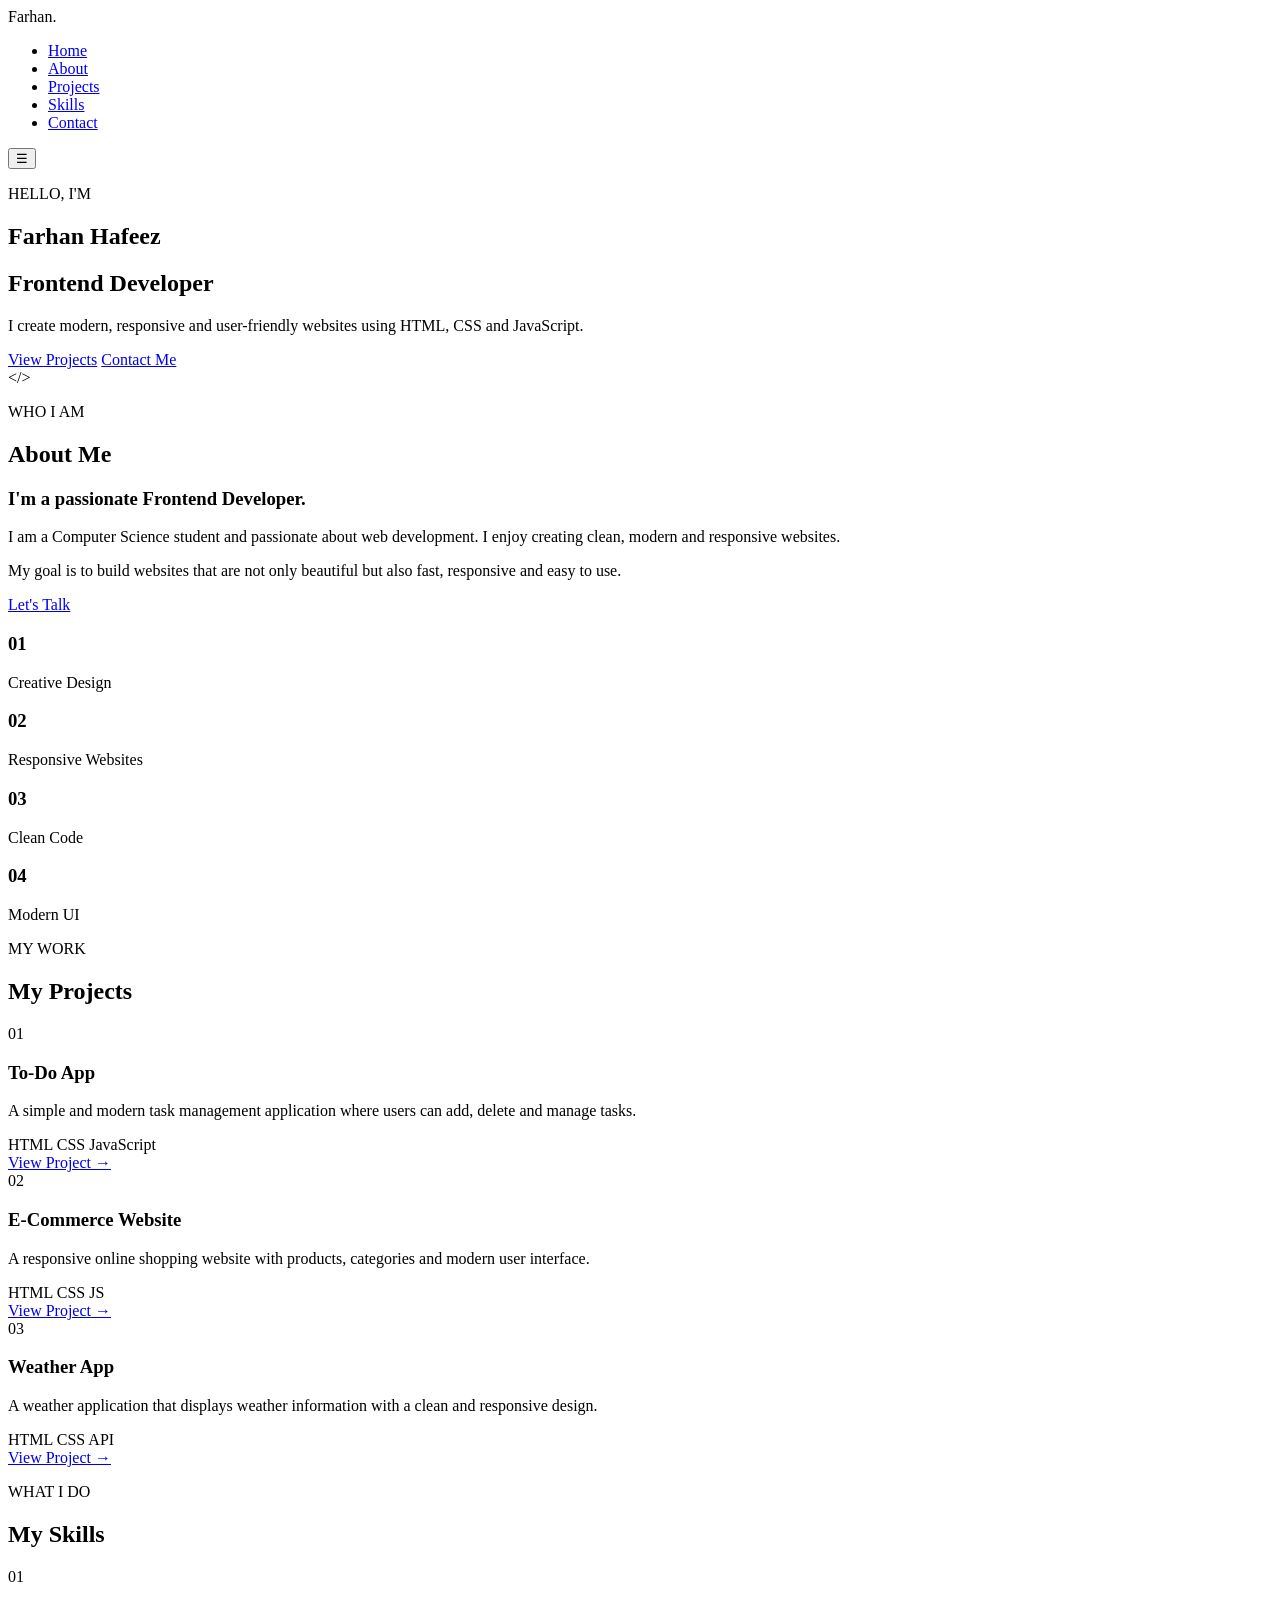
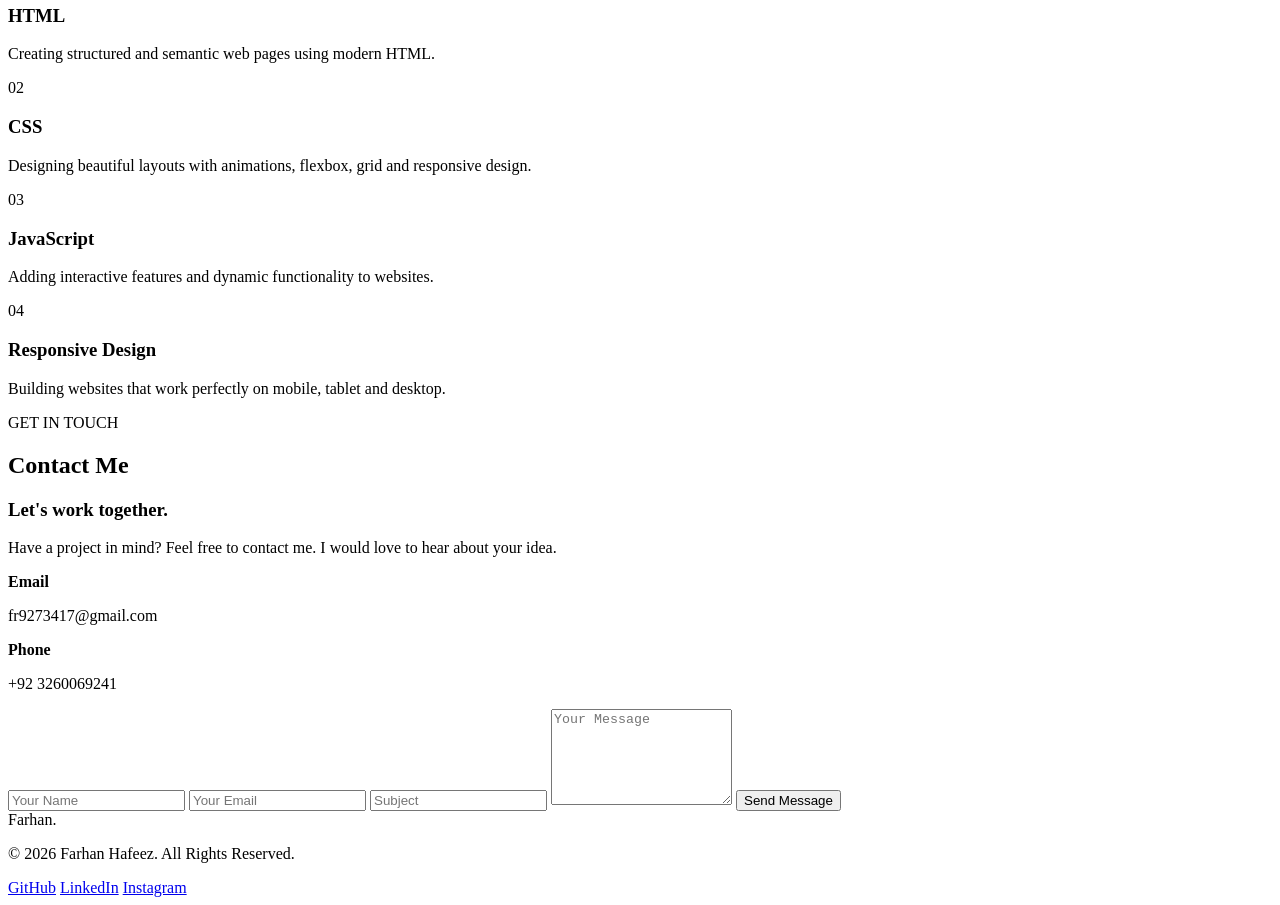
==== index.html @ 0bc4f18b "Rename portfolio.html to index.html" ====
<!DOCTYPE html>
<html lang="en">
<head>
    <meta charset="UTF-8">
    <meta name="viewport" content="width=device-width, initial-scale=1.0">

    <title>Farhan | Portfolio</title>

    <link rel="stylesheet" href="./presentation.css">
</head>

<body>

    <!-- ================= NAVBAR ================= -->
    <header>
        <nav class="navbar">

            <div class="logo">Farhan<span>.</span></div>

            <ul class="nav-links">
                <li><a href="#home">Home</a></li>
                <li><a href="#about">About</a></li>
                <li><a href="#projects">Projects</a></li>
                <li><a href="#features">Skills</a></li>
                <li><a href="#contact">Contact</a></li>
            </ul>

            <button class="menu-btn" id="menuBtn">☰</button>

        </nav>
    </header>


    <!-- ================= HERO / INTRO ================= -->
    <section class="hero" id="home">

        <div class="hero-content">

            <p class="small-text">HELLO, I'M</p>

            <h1>Farhan Hafeez</h1>

            <h2>Frontend <span>Developer</span></h2>

            <p>
                I create modern, responsive and user-friendly websites
                using HTML, CSS and JavaScript.
            </p>

            <div class="hero-buttons">
                <a href="#projects" class="btn">View Projects</a>
                <a href="#contact" class="btn btn-outline">Contact Me</a>
            </div>

        </div>

        <div class="hero-image">
            <div class="profile-circle">
                <span>&lt;/&gt;</span>
            </div>
        </div>

    </section>


    <!-- ================= ABOUT ================= -->
    <section class="about section" id="about">

        <div class="section-title">
            <p>WHO I AM</p>
            <h2>About Me</h2>
        </div>

        <div class="about-content">

            <div class="about-text">

                <h3>I'm a passionate Frontend Developer.</h3>

                <p>
                    I am a Computer Science student and passionate about
                    web development. I enjoy creating clean, modern and
                    responsive websites.
                </p>

                <p>
                    My goal is to build websites that are not only
                    beautiful but also fast, responsive and easy to use.
                </p>

                <a href="#contact" class="btn">Let's Talk</a>

            </div>

            <div class="about-info">

                <div class="info-box">
                    <h3>01</h3>
                    <p>Creative Design</p>
                </div>

                <div class="info-box">
                    <h3>02</h3>
                    <p>Responsive Websites</p>
                </div>

                <div class="info-box">
                    <h3>03</h3>
                    <p>Clean Code</p>
                </div>

                <div class="info-box">
                    <h3>04</h3>
                    <p>Modern UI</p>
                </div>

            </div>

        </div>

    </section>


    <!-- ================= PROJECTS ================= -->
    <section class="projects section" id="projects">

        <div class="section-title">
            <p>MY WORK</p>
            <h2>My Projects</h2>
        </div>

        <div class="project-container">

            <!-- Project 1 -->
            <div class="project-card">

                <div class="project-image">
                    <span>01</span>
                </div>

                <div class="project-content">

                    <h3>To-Do App</h3>

                    <p>
                        A simple and modern task management application
                        where users can add, delete and manage tasks.
                    </p>

                    <div class="tags">
                        <span>HTML</span>
                        <span>CSS</span>
                        <span>JavaScript</span>
                    </div>

                    <a href="#" class="project-btn">View Project →</a>

                </div>

            </div>


            <!-- Project 2 -->
            <div class="project-card">

                <div class="project-image">
                    <span>02</span>
                </div>

                <div class="project-content">

                    <h3>E-Commerce Website</h3>

                    <p>
                        A responsive online shopping website with
                        products, categories and modern user interface.
                    </p>

                    <div class="tags">
                        <span>HTML</span>
                        <span>CSS</span>
                        <span>JS</span>
                    </div>

                    <a href="#" class="project-btn">View Project →</a>

                </div>

            </div>


            <!-- Project 3 -->
            <div class="project-card">

                <div class="project-image">
                    <span>03</span>
                </div>

                <div class="project-content">

                    <h3>Weather App</h3>

                    <p>
                        A weather application that displays weather
                        information with a clean and responsive design.
                    </p>

                    <div class="tags">
                        <span>HTML</span>
                        <span>CSS</span>
                        <span>API</span>
                    </div>

                    <a href="#" class="project-btn">View Project →</a>

                </div>

            </div>

        </div>

    </section>


    <!-- ================= FEATURES / SKILLS ================= -->
    <section class="features section" id="features">

        <div class="section-title">
            <p>WHAT I DO</p>
            <h2>My Skills</h2>
        </div>

        <div class="feature-container">

            <div class="feature-card">
                <div class="icon">01</div>
                <h3>HTML</h3>
                <p>
                    Creating structured and semantic web pages
                    using modern HTML.
                </p>
            </div>

            <div class="feature-card">
                <div class="icon">02</div>
                <h3>CSS</h3>
                <p>
                    Designing beautiful layouts with animations,
                    flexbox, grid and responsive design.
                </p>
            </div>

            <div class="feature-card">
                <div class="icon">03</div>
                <h3>JavaScript</h3>
                <p>
                    Adding interactive features and dynamic
                    functionality to websites.
                </p>
            </div>

            <div class="feature-card">
                <div class="icon">04</div>
                <h3>Responsive Design</h3>
                <p>
                    Building websites that work perfectly on
                    mobile, tablet and desktop.
                </p>
            </div>

        </div>

    </section>


    <!-- ================= CONTACT ================= -->
    <section class="contact section" id="contact">

        <div class="section-title">
            <p>GET IN TOUCH</p>
            <h2>Contact Me</h2>
        </div>

        <div class="contact-container">

            <div class="contact-info">

                <h3>Let's work together.</h3>

                <p>
                    Have a project in mind? Feel free to contact me.
                    I would love to hear about your idea.
                </p>

                <div class="contact-item">
                    <strong>Email</strong>
                    <p>fr9273417@gmail.com</p>
                </div>

                <div class="contact-item">
                    <strong>Phone</strong>
                    <p>+92 3260069241</p>
                </div>

            </div>


            <form id="contactForm">

                <input type="text" id="name" placeholder="Your Name">

                <input type="email" id="email" placeholder="Your Email">

                <input type="text" id="subject" placeholder="Subject">

                <textarea id="message" rows="6"
                    placeholder="Your Message"></textarea>

                <button type="submit" class="btn">
                    Send Message
                </button>

            </form>

        </div>

    </section>


    <!-- ================= FOOTER ================= -->
    <footer>

        <div class="logo">Farhan<span>.</span></div>

        <p>
            © 2026 Farhan Hafeez. All Rights Reserved.
        </p>

        <div class="socials">
            <a href="#">GitHub</a>
            <a href="#">LinkedIn</a>
            <a href="#">Instagram</a>
        </div>

    </footer>


    <script src="script.js"></script>

</body>
</html>
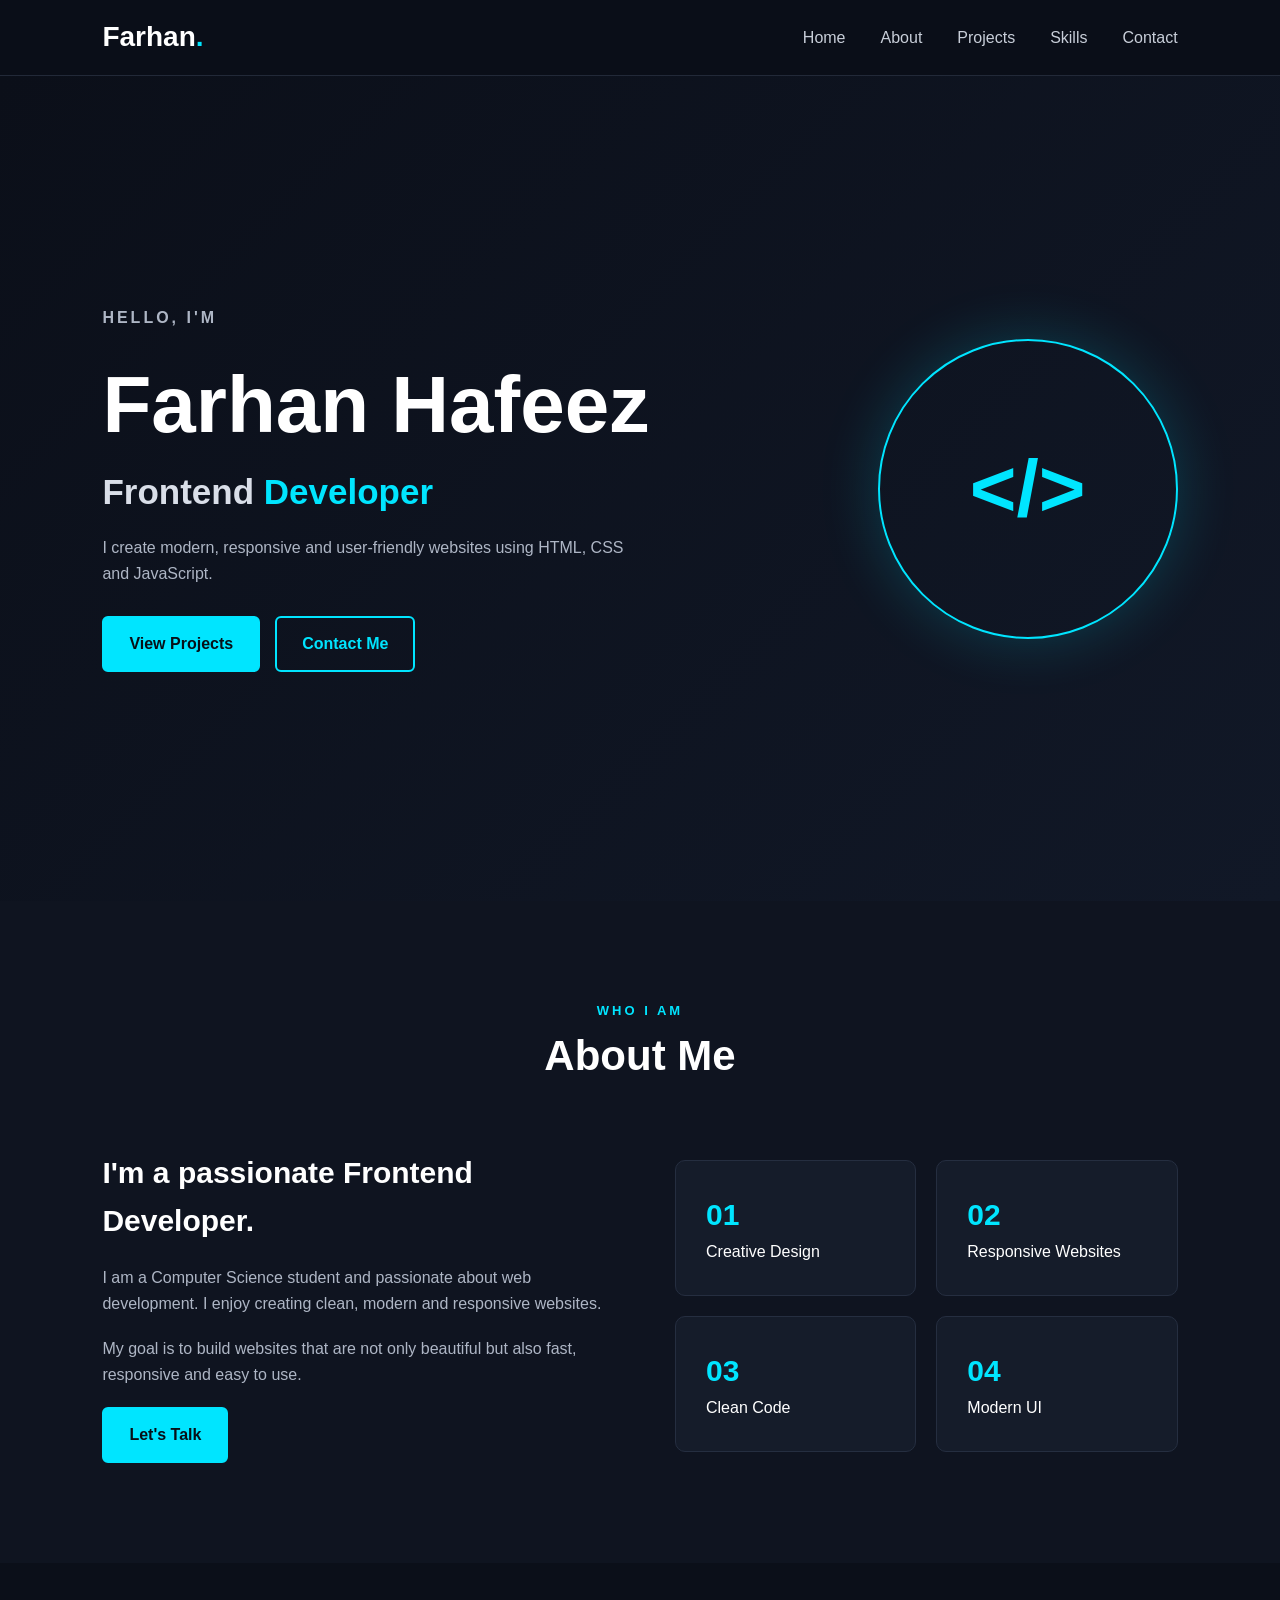
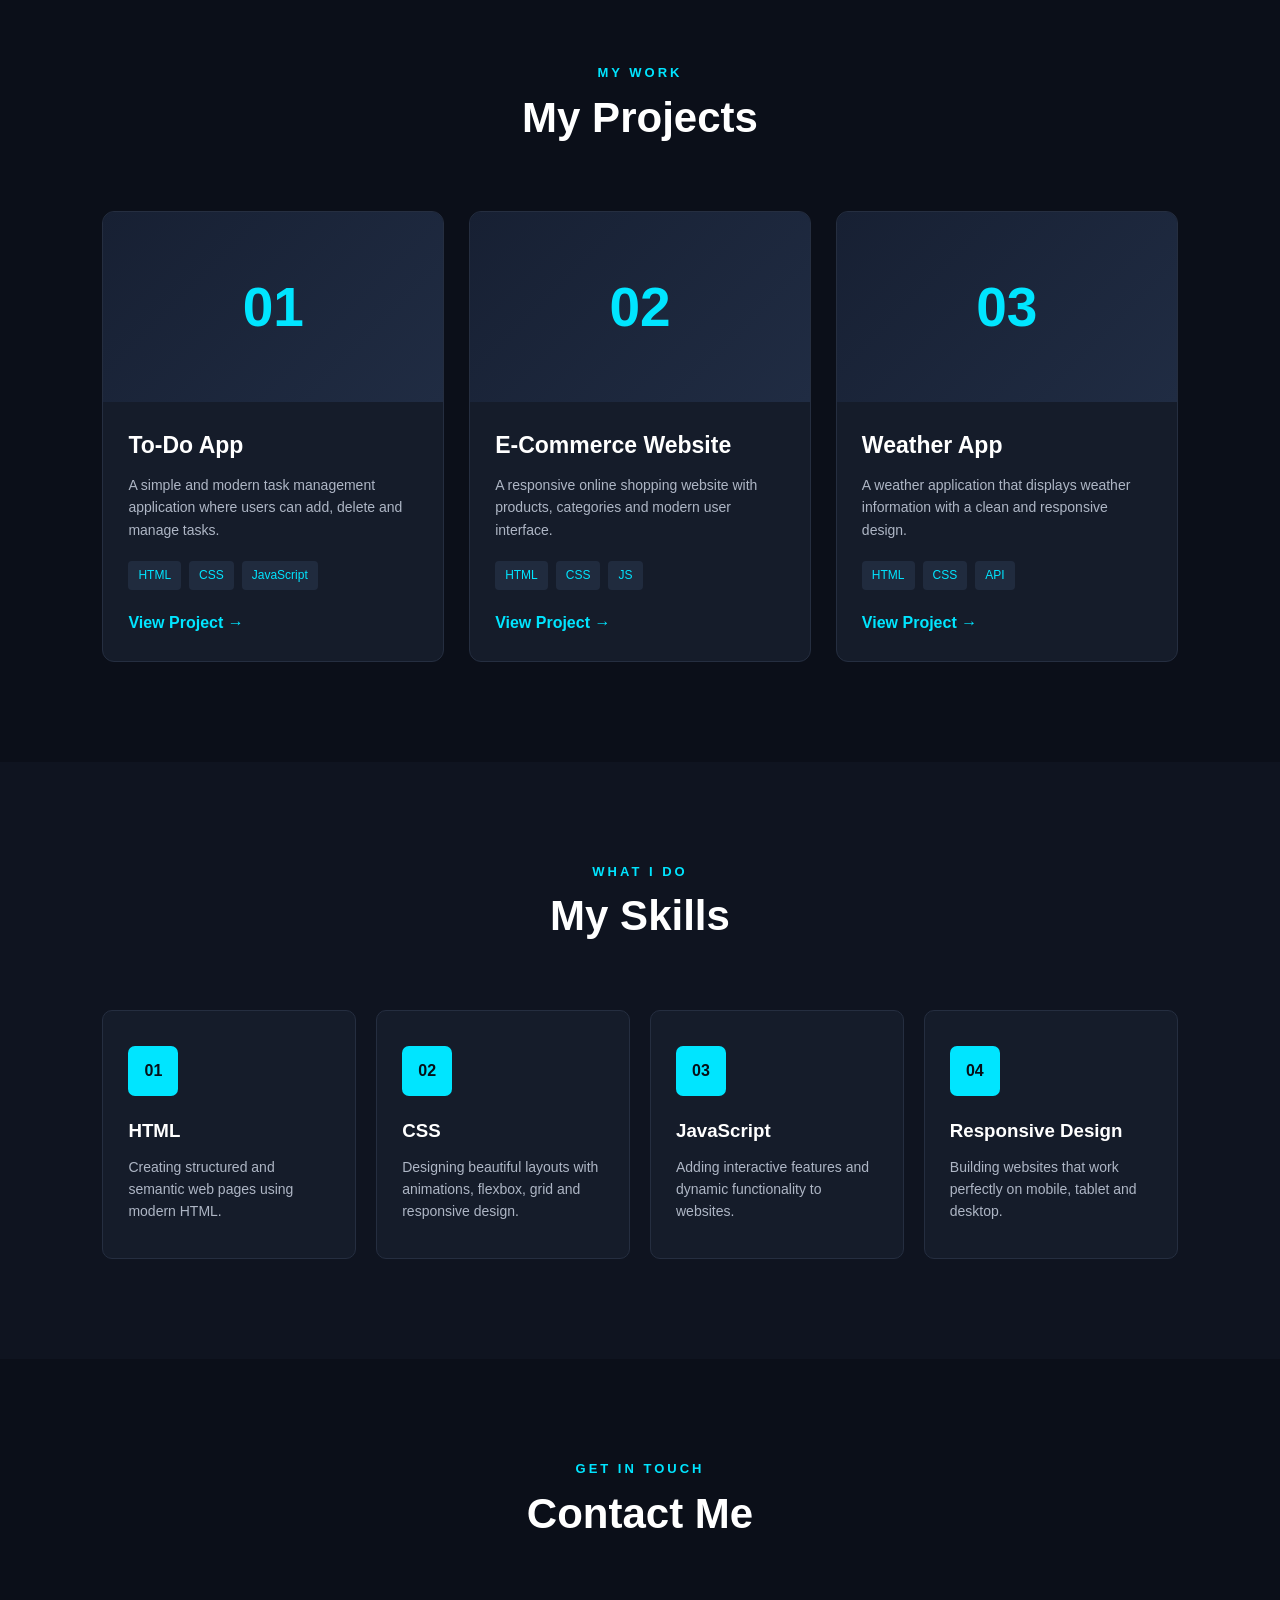
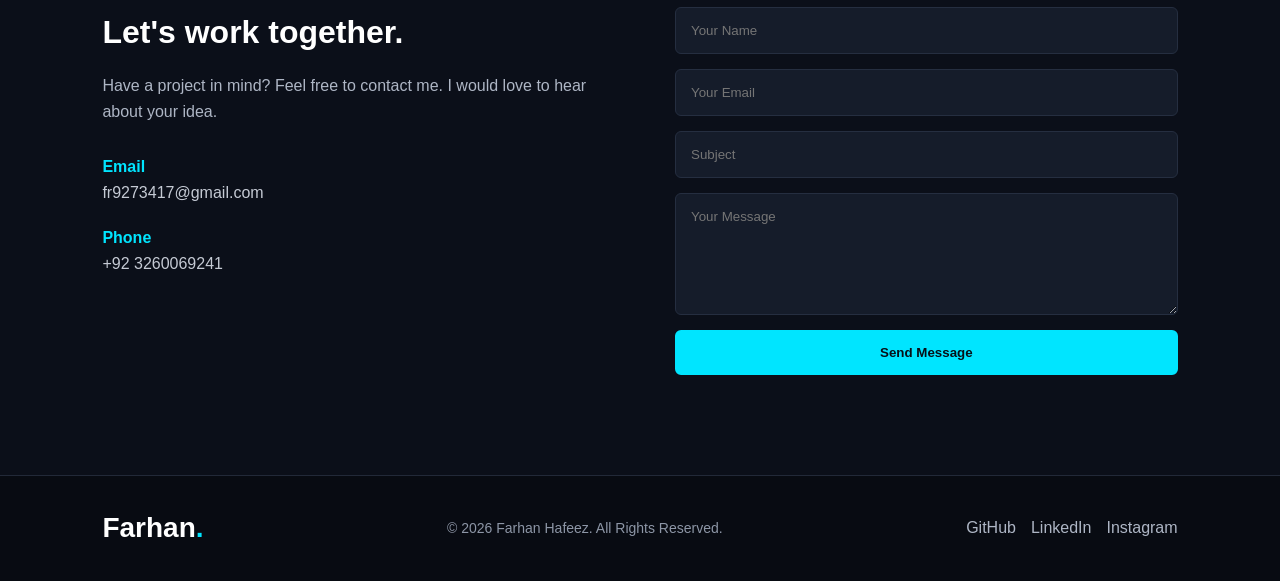
==== commit 5d54ae95: "Update index.html" ====
--- a/index.html
+++ b/index.html
@@ -6,7 +6,7 @@
 
     <title>Farhan | Portfolio</title>
 
-    <link rel="stylesheet" href="./presentation.css">
+   <link rel="stylesheet" href="portfolio.css">
 </head>
 
 <body>
--- a/portfolio.css
+++ b/portfolio.css
@@ -0,0 +1,571 @@
+/* ================= GENERAL ================= */
+
+* {
+    margin: 0;
+    padding: 0;
+    box-sizing: border-box;
+    scroll-behavior: smooth;
+}
+
+body {
+    font-family: Arial, sans-serif;
+    background: #0b0f19;
+    color: #ffffff;
+    line-height: 1.6;
+}
+
+a {
+    text-decoration: none;
+    color: inherit;
+}
+
+section {
+    padding: 100px 8%;
+}
+
+
+/* ================= NAVBAR ================= */
+
+header {
+    position: sticky;
+    top: 0;
+    z-index: 1000;
+    background: rgba(11, 15, 25, 0.95);
+    border-bottom: 1px solid #222938;
+}
+
+.navbar {
+    height: 75px;
+    padding: 0 8%;
+
+    display: flex;
+    justify-content: space-between;
+    align-items: center;
+}
+
+.logo {
+    font-size: 28px;
+    font-weight: bold;
+}
+
+.logo span {
+    color: #00e5ff;
+}
+
+.nav-links {
+    display: flex;
+    gap: 35px;
+    list-style: none;
+}
+
+.nav-links a {
+    color: #c8ced9;
+    transition: 0.3s;
+}
+
+.nav-links a:hover {
+    color: #00e5ff;
+}
+
+.menu-btn {
+    display: none;
+    background: none;
+    border: none;
+    color: white;
+    font-size: 28px;
+    cursor: pointer;
+}
+
+
+/* ================= HERO ================= */
+
+.hero {
+    min-height: calc(100vh - 75px);
+
+    display: flex;
+    justify-content: space-between;
+    align-items: center;
+
+    background: linear-gradient(
+        135deg,
+        #0b0f19,
+        #111827
+    );
+}
+
+.hero-content {
+    max-width: 650px;
+}
+
+.small-text {
+    color: #00e5ff;
+    font-weight: bold;
+    letter-spacing: 3px;
+    margin-bottom: 10px;
+}
+
+.hero h1 {
+    font-size: clamp(45px, 7vw, 80px);
+    line-height: 1.1;
+}
+
+.hero h2 {
+    font-size: 35px;
+    margin: 15px 0;
+    color: #d9dee8;
+}
+
+.hero h2 span {
+    color: #00e5ff;
+}
+
+.hero p {
+    color: #aeb6c5;
+    max-width: 550px;
+    margin-bottom: 30px;
+}
+
+.hero-buttons {
+    display: flex;
+    gap: 15px;
+}
+
+.btn {
+    display: inline-block;
+    padding: 13px 25px;
+
+    background: #00e5ff;
+    color: #071018;
+
+    border: 2px solid #00e5ff;
+    border-radius: 6px;
+
+    font-weight: bold;
+
+    transition: 0.3s;
+}
+
+.btn:hover {
+    background: transparent;
+    color: #00e5ff;
+}
+
+.btn-outline {
+    background: transparent;
+    color: #00e5ff;
+}
+
+.btn-outline:hover {
+    background: #00e5ff;
+    color: #071018;
+}
+
+
+/* ================= HERO IMAGE ================= */
+
+.hero-image {
+    display: flex;
+    justify-content: center;
+    align-items: center;
+}
+
+.profile-circle {
+    width: 300px;
+    height: 300px;
+
+    border: 2px solid #00e5ff;
+    border-radius: 50%;
+
+    display: flex;
+    justify-content: center;
+    align-items: center;
+
+    box-shadow: 0 0 60px rgba(0, 229, 255, 0.2);
+}
+
+.profile-circle span {
+    font-size: 80px;
+    color: #00e5ff;
+    font-weight: bold;
+}
+
+
+/* ================= SECTION TITLE ================= */
+
+.section-title {
+    text-align: center;
+    margin-bottom: 60px;
+}
+
+.section-title p {
+    color: #00e5ff;
+    letter-spacing: 3px;
+    font-size: 13px;
+    font-weight: bold;
+}
+
+.section-title h2 {
+    font-size: 42px;
+}
+
+
+/* ================= ABOUT ================= */
+
+.about {
+    background: #0f1420;
+}
+
+.about-content {
+    display: grid;
+    grid-template-columns: 1fr 1fr;
+    gap: 70px;
+    align-items: center;
+}
+
+.about-text h3 {
+    font-size: 30px;
+    margin-bottom: 20px;
+}
+
+.about-text p {
+    color: #aeb6c5;
+    margin-bottom: 20px;
+}
+
+.about-info {
+    display: grid;
+    grid-template-columns: 1fr 1fr;
+    gap: 20px;
+}
+
+.info-box {
+    padding: 30px;
+    background: #151c2a;
+    border: 1px solid #252e40;
+    border-radius: 10px;
+}
+
+.info-box h3 {
+    color: #00e5ff;
+    font-size: 30px;
+}
+
+
+/* ================= PROJECTS ================= */
+
+.project-container {
+    display: grid;
+    grid-template-columns: repeat(3, 1fr);
+    gap: 25px;
+}
+
+.project-card {
+    background: #151c2a;
+    border: 1px solid #252e40;
+    border-radius: 12px;
+    overflow: hidden;
+
+    transition: 0.3s;
+}
+
+.project-card:hover {
+    transform: translateY(-8px);
+    border-color: #00e5ff;
+}
+
+.project-image {
+    height: 190px;
+
+    display: flex;
+    justify-content: center;
+    align-items: center;
+
+    background: linear-gradient(
+        135deg,
+        #172033,
+        #202c43
+    );
+}
+
+.project-image span {
+    font-size: 55px;
+    font-weight: bold;
+    color: #00e5ff;
+}
+
+.project-content {
+    padding: 25px;
+}
+
+.project-content h3 {
+    font-size: 23px;
+    margin-bottom: 10px;
+}
+
+.project-content p {
+    color: #aeb6c5;
+    font-size: 14px;
+    margin-bottom: 20px;
+}
+
+.tags {
+    display: flex;
+    gap: 8px;
+    flex-wrap: wrap;
+    margin-bottom: 20px;
+}
+
+.tags span {
+    padding: 5px 10px;
+    border-radius: 4px;
+    background: #202b3e;
+    color: #00e5ff;
+    font-size: 12px;
+}
+
+.project-btn {
+    color: #00e5ff;
+    font-weight: bold;
+}
+
+
+/* ================= FEATURES ================= */
+
+.features {
+    background: #0f1420;
+}
+
+.feature-container {
+    display: grid;
+    grid-template-columns: repeat(4, 1fr);
+    gap: 20px;
+}
+
+.feature-card {
+    padding: 35px 25px;
+
+    background: #151c2a;
+    border: 1px solid #252e40;
+    border-radius: 10px;
+
+    transition: 0.3s;
+}
+
+.feature-card:hover {
+    transform: translateY(-7px);
+    border-color: #00e5ff;
+}
+
+.icon {
+    width: 50px;
+    height: 50px;
+
+    display: flex;
+    justify-content: center;
+    align-items: center;
+
+    background: #00e5ff;
+    color: #071018;
+
+    border-radius: 7px;
+    font-weight: bold;
+
+    margin-bottom: 20px;
+}
+
+.feature-card h3 {
+    margin-bottom: 10px;
+}
+
+.feature-card p {
+    color: #aeb6c5;
+    font-size: 14px;
+}
+
+
+/* ================= CONTACT ================= */
+
+.contact-container {
+    display: grid;
+    grid-template-columns: 1fr 1fr;
+    gap: 70px;
+}
+
+.contact-info h3 {
+    font-size: 32px;
+    margin-bottom: 15px;
+}
+
+.contact-info > p {
+    color: #aeb6c5;
+    margin-bottom: 30px;
+}
+
+.contact-item {
+    margin-bottom: 20px;
+}
+
+.contact-item strong {
+    color: #00e5ff;
+}
+
+.contact-item p {
+    color: #c5cad4;
+}
+
+form {
+    display: flex;
+    flex-direction: column;
+    gap: 15px;
+}
+
+input,
+textarea {
+    width: 100%;
+    padding: 15px;
+
+    background: #151c2a;
+    border: 1px solid #252e40;
+    border-radius: 6px;
+
+    color: white;
+    outline: none;
+
+    font-family: inherit;
+}
+
+input:focus,
+textarea:focus {
+    border-color: #00e5ff;
+}
+
+textarea {
+    resize: vertical;
+}
+
+
+/* ================= FOOTER ================= */
+
+footer {
+    padding: 30px 8%;
+
+    background: #080b12;
+    border-top: 1px solid #222938;
+
+    display: flex;
+    justify-content: space-between;
+    align-items: center;
+    gap: 20px;
+}
+
+footer p {
+    color: #8d96a6;
+    font-size: 14px;
+}
+
+.socials {
+    display: flex;
+    gap: 15px;
+}
+
+.socials a {
+    color: #aeb6c5;
+}
+
+.socials a:hover {
+    color: #00e5ff;
+}
+
+
+/* ================= RESPONSIVE ================= */
+
+@media (max-width: 900px) {
+
+    .nav-links {
+        position: absolute;
+        top: 75px;
+        left: 0;
+
+        width: 100%;
+
+        background: #0b0f19;
+
+        display: none;
+        flex-direction: column;
+
+        padding: 25px 8%;
+    }
+
+    .nav-links.active {
+        display: flex;
+    }
+
+    .menu-btn {
+        display: block;
+    }
+
+    .hero {
+        flex-direction: column;
+        text-align: center;
+        gap: 60px;
+    }
+
+    .hero-buttons {
+        justify-content: center;
+    }
+
+    .profile-circle {
+        width: 230px;
+        height: 230px;
+    }
+
+    .about-content,
+    .contact-container {
+        grid-template-columns: 1fr;
+    }
+
+    .project-container {
+        grid-template-columns: 1fr 1fr;
+    }
+
+    .feature-container {
+        grid-template-columns: 1fr 1fr;
+    }
+
+}
+
+
+@media (max-width: 600px) {
+
+    section {
+        padding: 70px 5%;
+    }
+
+    .navbar {
+        padding: 0 5%;
+    }
+
+    .hero h1 {
+        font-size: 45px;
+    }
+
+    .hero h2 {
+        font-size: 25px;
+    }
+
+    .hero-buttons {
+        flex-direction: column;
+    }
+
+    .project-container,
+    .feature-container,
+    .about-info {
+        grid-template-columns: 1fr;
+    }
+
+    footer {
+        flex-direction: column;
+        text-align: center;
+    }
+
+}
